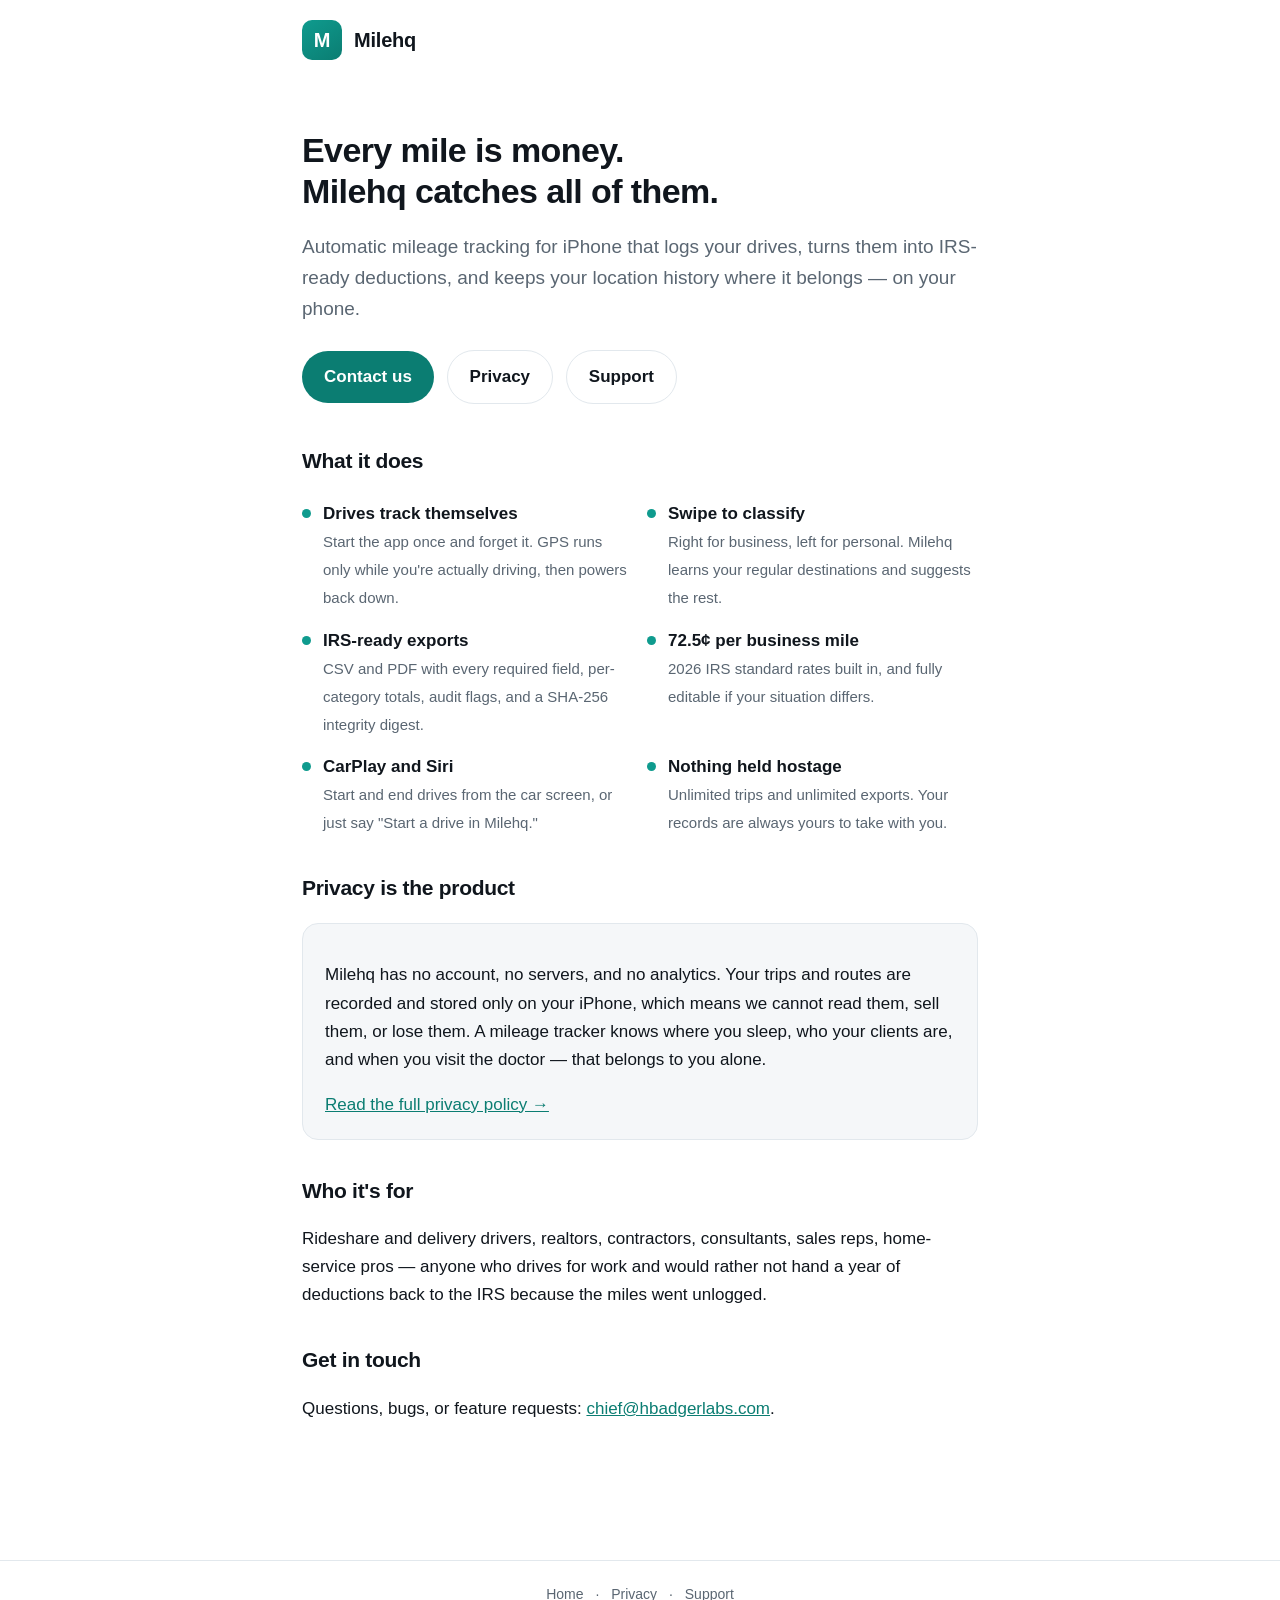
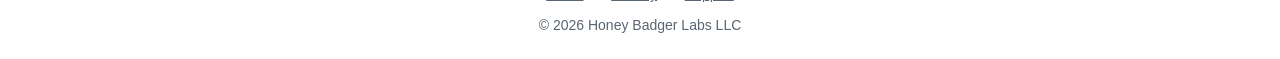
==== index.html @ 7500c36a "Milehq site: landing, privacy policy, support Public pages required for App Store submission (privac" ====
<!doctype html>
<html lang="en">
<head>
<meta charset="utf-8">
<meta name="viewport" content="width=device-width, initial-scale=1">
<title>Milehq — private automatic mileage tracking for iPhone</title>
<meta name="description" content="Milehq logs every deductible mile automatically and keeps your location history on your iPhone. IRS-ready CSV and PDF exports, free and unlimited.">
<link rel="stylesheet" href="style.css">
</head>
<body>

<header class="site">
  <div class="logo">M</div>
  <div class="brand"><a href="index.html">Milehq</a></div>
</header>

<main class="wrap">
  <h1>Every mile is money.<br>Milehq catches all of them.</h1>
  <p class="lede">Automatic mileage tracking for iPhone that logs your drives, turns them into IRS-ready deductions,
  and keeps your location history where it belongs — on your phone.</p>

  <p>
    <a class="btn" href="mailto:chief@hbadgerlabs.com">Contact us</a>
    <a class="btn secondary" href="privacy.html">Privacy</a>
    <a class="btn secondary" href="support.html">Support</a>
  </p>

  <h2>What it does</h2>
  <div class="grid two">
    <div class="feature"><div class="dot"></div><div>
      <strong>Drives track themselves</strong>
      <span>Start the app once and forget it. GPS runs only while you're actually driving, then powers back down.</span>
    </div></div>
    <div class="feature"><div class="dot"></div><div>
      <strong>Swipe to classify</strong>
      <span>Right for business, left for personal. Milehq learns your regular destinations and suggests the rest.</span>
    </div></div>
    <div class="feature"><div class="dot"></div><div>
      <strong>IRS-ready exports</strong>
      <span>CSV and PDF with every required field, per-category totals, audit flags, and a SHA-256 integrity digest.</span>
    </div></div>
    <div class="feature"><div class="dot"></div><div>
      <strong>72.5¢ per business mile</strong>
      <span>2026 IRS standard rates built in, and fully editable if your situation differs.</span>
    </div></div>
    <div class="feature"><div class="dot"></div><div>
      <strong>CarPlay and Siri</strong>
      <span>Start and end drives from the car screen, or just say "Start a drive in Milehq."</span>
    </div></div>
    <div class="feature"><div class="dot"></div><div>
      <strong>Nothing held hostage</strong>
      <span>Unlimited trips and unlimited exports. Your records are always yours to take with you.</span>
    </div></div>
  </div>

  <h2>Privacy is the product</h2>
  <div class="card">
    <p>Milehq has no account, no servers, and no analytics. Your trips and routes are recorded and stored only on your
    iPhone, which means we cannot read them, sell them, or lose them. A mileage tracker knows where you sleep, who your
    clients are, and when you visit the doctor — that belongs to you alone.</p>
    <p style="margin-bottom:0"><a href="privacy.html">Read the full privacy policy →</a></p>
  </div>

  <h2>Who it's for</h2>
  <p>Rideshare and delivery drivers, realtors, contractors, consultants, sales reps, home-service pros — anyone who
  drives for work and would rather not hand a year of deductions back to the IRS because the miles went unlogged.</p>

  <h2>Get in touch</h2>
  <p>Questions, bugs, or feature requests: <a href="mailto:chief@hbadgerlabs.com">chief@hbadgerlabs.com</a>.</p>
</main>

<footer class="site">
  <a href="index.html">Home</a> · <a href="privacy.html">Privacy</a> · <a href="support.html">Support</a>
  <div style="margin-top:8px">© 2026 Honey Badger Labs LLC</div>
</footer>

</body>
</html>
---- style.css ----
:root {
  --bg: #ffffff;
  --surface: #f5f7f9;
  --text: #10161d;
  --muted: #5a6672;
  --accent: #0f9b8e;
  --accent-dark: #0b7d72;
  --border: #e2e8ed;
  --radius: 16px;
}

@media (prefers-color-scheme: dark) {
  :root {
    --bg: #0b1117;
    --surface: #131c25;
    --text: #eef3f7;
    --muted: #9aa8b5;
    --accent: #2dd4bf;
    --accent-dark: #14b8a6;
    --border: #223040;
  }
}

* { box-sizing: border-box; }

body {
  margin: 0;
  background: var(--bg);
  color: var(--text);
  font: 17px/1.65 -apple-system, BlinkMacSystemFont, "Segoe UI", Roboto, Helvetica, Arial, sans-serif;
  -webkit-font-smoothing: antialiased;
}

.wrap { max-width: 720px; margin: 0 auto; padding: 32px 22px 72px; }

header.site {
  display: flex;
  align-items: center;
  gap: 12px;
  padding: 20px 22px;
  max-width: 720px;
  margin: 0 auto;
}

.logo {
  width: 40px; height: 40px;
  border-radius: 10px;
  background: linear-gradient(145deg, var(--accent), var(--accent-dark));
  display: grid; place-items: center;
  color: #fff; font-weight: 700; font-size: 20px;
  flex: none;
}

.brand { font-weight: 700; font-size: 20px; letter-spacing: -0.2px; }
.brand a { color: inherit; text-decoration: none; }

h1 { font-size: 34px; line-height: 1.2; letter-spacing: -0.6px; margin: 18px 0 10px; }
h2 { font-size: 21px; letter-spacing: -0.3px; margin: 34px 0 10px; }
h3 { font-size: 17px; margin: 24px 0 6px; }

p, li { color: var(--text); }
.lede { font-size: 19px; color: var(--muted); }
.muted { color: var(--muted); }
small, .small { font-size: 14px; color: var(--muted); }

a { color: var(--accent-dark); }
@media (prefers-color-scheme: dark) { a { color: var(--accent); } }

.card {
  background: var(--surface);
  border: 1px solid var(--border);
  border-radius: var(--radius);
  padding: 20px 22px;
  margin: 18px 0;
}

.grid { display: grid; gap: 14px; margin: 22px 0; }
@media (min-width: 620px) { .grid.two { grid-template-columns: 1fr 1fr; } }

.feature { display: flex; gap: 12px; align-items: flex-start; }
.feature .dot {
  width: 9px; height: 9px; border-radius: 50%;
  background: var(--accent); margin-top: 9px; flex: none;
}
.feature strong { display: block; }
.feature span { color: var(--muted); font-size: 15px; }

.btn {
  display: inline-block;
  background: var(--accent-dark);
  color: #fff !important;
  text-decoration: none;
  font-weight: 600;
  padding: 12px 22px;
  border-radius: 999px;
  margin: 6px 8px 6px 0;
}
.btn.secondary {
  background: transparent;
  color: var(--text) !important;
  border: 1px solid var(--border);
}

ul { padding-left: 20px; }
li { margin: 6px 0; }

footer.site {
  border-top: 1px solid var(--border);
  margin-top: 48px;
  padding: 22px;
  text-align: center;
  color: var(--muted);
  font-size: 14px;
}
footer.site a { color: var(--muted); margin: 0 8px; }
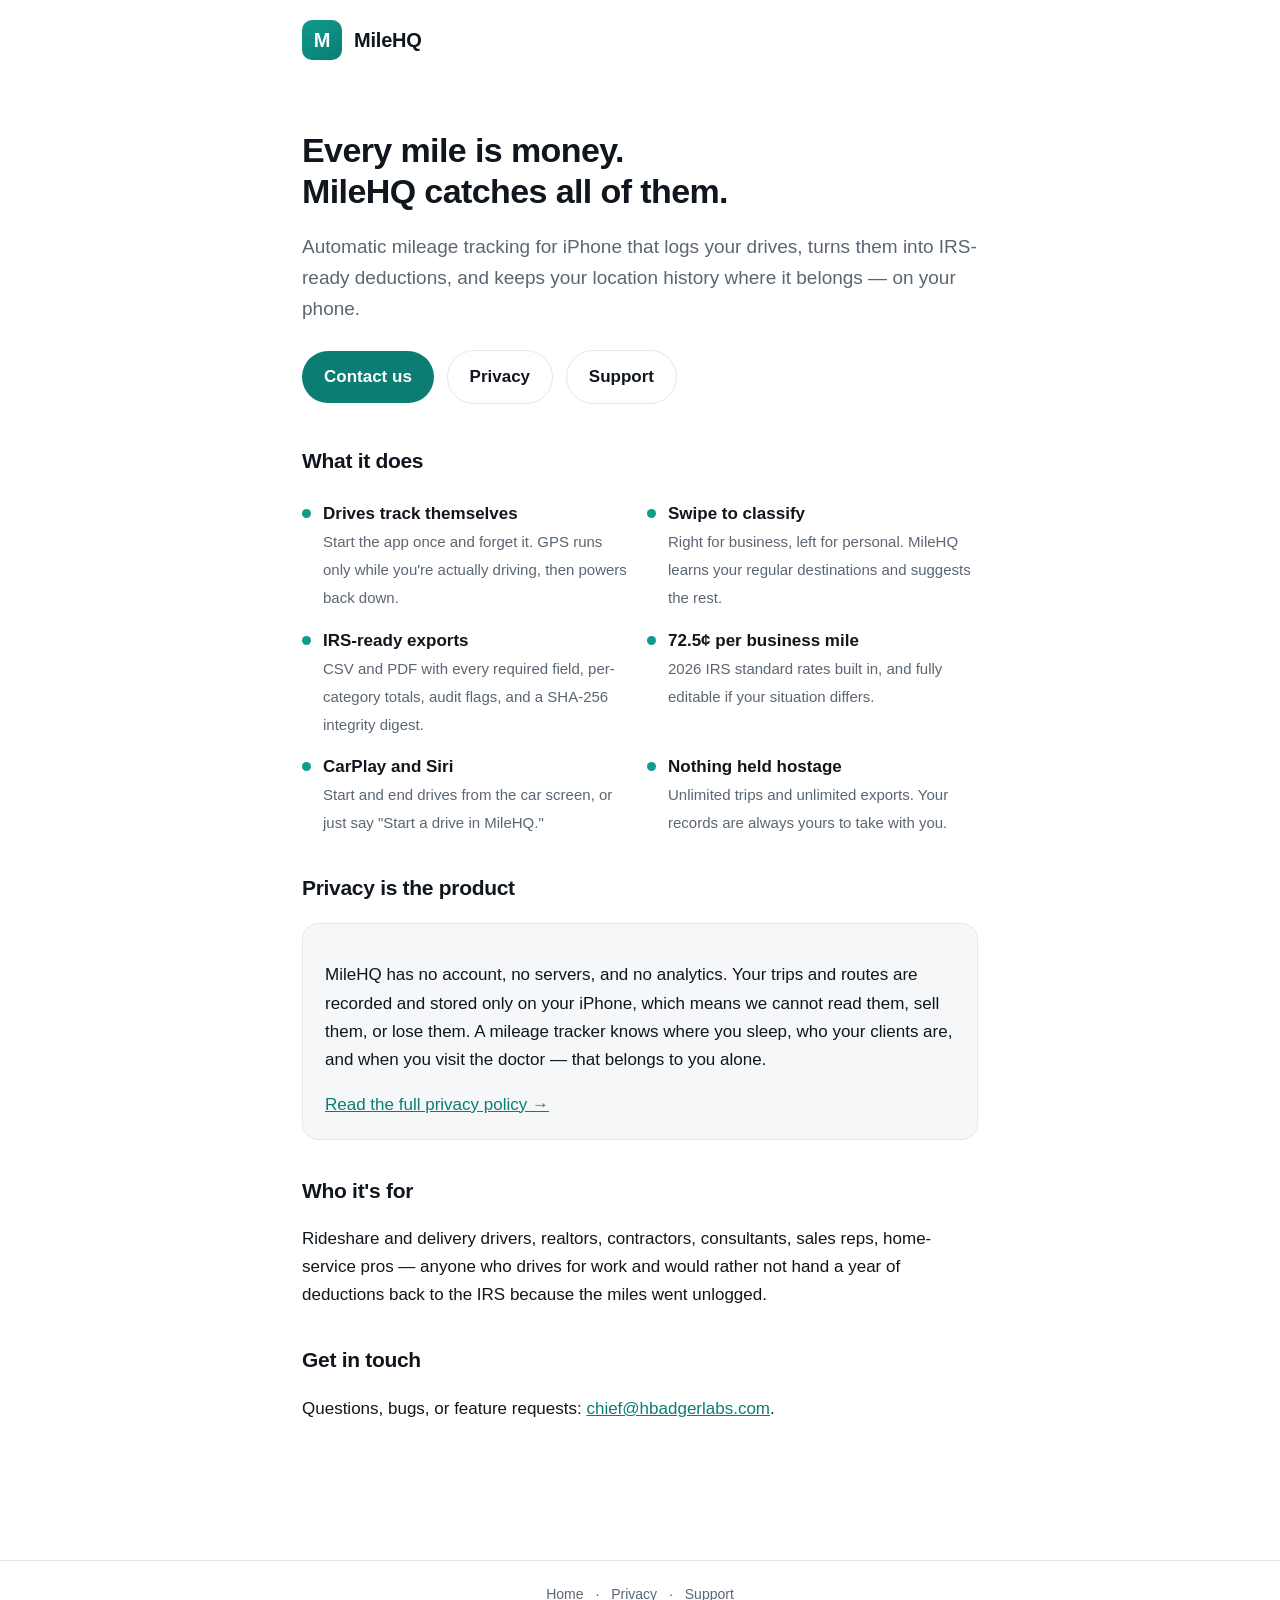
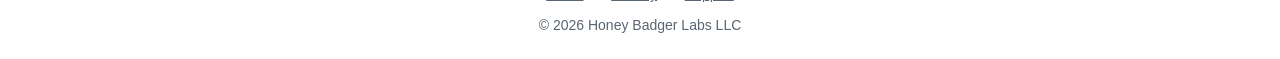
==== commit 23667bfe: "Capitalise HQ in the display name: MileHQ Co-Authored-By: Claude Opus 5 (1M context) <noreply@anthro" ====
--- a/index.html
+++ b/index.html
@@ -3,19 +3,19 @@
 <head>
 <meta charset="utf-8">
 <meta name="viewport" content="width=device-width, initial-scale=1">
-<title>Milehq — private automatic mileage tracking for iPhone</title>
-<meta name="description" content="Milehq logs every deductible mile automatically and keeps your location history on your iPhone. IRS-ready CSV and PDF exports, free and unlimited.">
+<title>MileHQ — private automatic mileage tracking for iPhone</title>
+<meta name="description" content="MileHQ logs every deductible mile automatically and keeps your location history on your iPhone. IRS-ready CSV and PDF exports, free and unlimited.">
 <link rel="stylesheet" href="style.css">
 </head>
 <body>
 
 <header class="site">
   <div class="logo">M</div>
-  <div class="brand"><a href="index.html">Milehq</a></div>
+  <div class="brand"><a href="index.html">MileHQ</a></div>
 </header>
 
 <main class="wrap">
-  <h1>Every mile is money.<br>Milehq catches all of them.</h1>
+  <h1>Every mile is money.<br>MileHQ catches all of them.</h1>
   <p class="lede">Automatic mileage tracking for iPhone that logs your drives, turns them into IRS-ready deductions,
   and keeps your location history where it belongs — on your phone.</p>
 
@@ -33,7 +33,7 @@
     </div></div>
     <div class="feature"><div class="dot"></div><div>
       <strong>Swipe to classify</strong>
-      <span>Right for business, left for personal. Milehq learns your regular destinations and suggests the rest.</span>
+      <span>Right for business, left for personal. MileHQ learns your regular destinations and suggests the rest.</span>
     </div></div>
     <div class="feature"><div class="dot"></div><div>
       <strong>IRS-ready exports</strong>
@@ -45,7 +45,7 @@
     </div></div>
     <div class="feature"><div class="dot"></div><div>
       <strong>CarPlay and Siri</strong>
-      <span>Start and end drives from the car screen, or just say "Start a drive in Milehq."</span>
+      <span>Start and end drives from the car screen, or just say "Start a drive in MileHQ."</span>
     </div></div>
     <div class="feature"><div class="dot"></div><div>
       <strong>Nothing held hostage</strong>
@@ -55,7 +55,7 @@
 
   <h2>Privacy is the product</h2>
   <div class="card">
-    <p>Milehq has no account, no servers, and no analytics. Your trips and routes are recorded and stored only on your
+    <p>MileHQ has no account, no servers, and no analytics. Your trips and routes are recorded and stored only on your
     iPhone, which means we cannot read them, sell them, or lose them. A mileage tracker knows where you sleep, who your
     clients are, and when you visit the doctor — that belongs to you alone.</p>
     <p style="margin-bottom:0"><a href="privacy.html">Read the full privacy policy →</a></p>
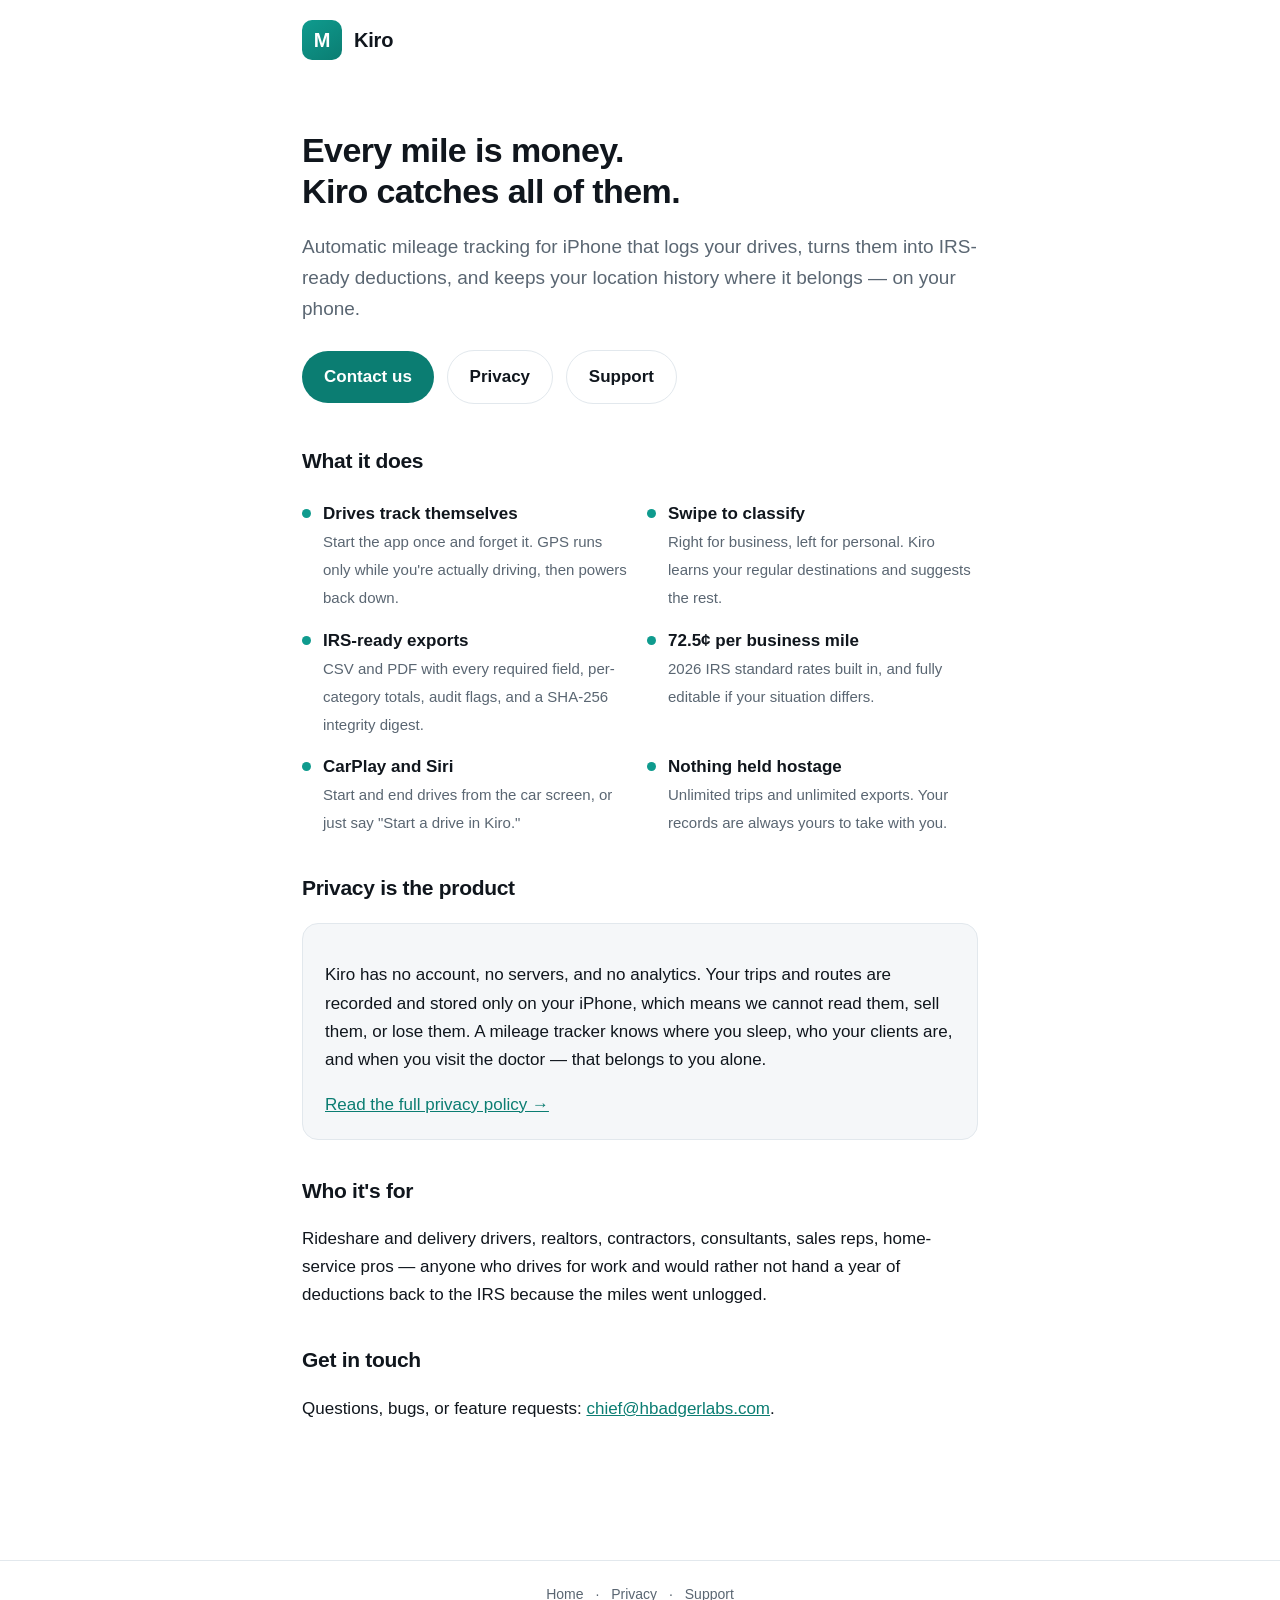
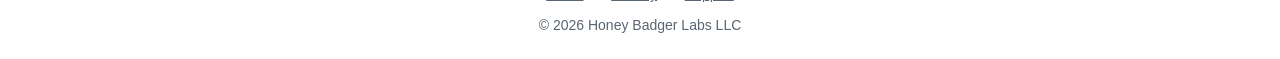
==== commit 2ab56321: "Rebrand site to Kiro Co-Authored-By: Claude Opus 5 (1M context) <noreply@anthropic.com> Claude-Sessi" ====
--- a/index.html
+++ b/index.html
@@ -3,19 +3,19 @@
 <head>
 <meta charset="utf-8">
 <meta name="viewport" content="width=device-width, initial-scale=1">
-<title>MileHQ — private automatic mileage tracking for iPhone</title>
-<meta name="description" content="MileHQ logs every deductible mile automatically and keeps your location history on your iPhone. IRS-ready CSV and PDF exports, free and unlimited.">
+<title>Kiro — private automatic mileage tracking for iPhone</title>
+<meta name="description" content="Kiro logs every deductible mile automatically and keeps your location history on your iPhone. IRS-ready CSV and PDF exports, free and unlimited.">
 <link rel="stylesheet" href="style.css">
 </head>
 <body>
 
 <header class="site">
   <div class="logo">M</div>
-  <div class="brand"><a href="index.html">MileHQ</a></div>
+  <div class="brand"><a href="index.html">Kiro</a></div>
 </header>
 
 <main class="wrap">
-  <h1>Every mile is money.<br>MileHQ catches all of them.</h1>
+  <h1>Every mile is money.<br>Kiro catches all of them.</h1>
   <p class="lede">Automatic mileage tracking for iPhone that logs your drives, turns them into IRS-ready deductions,
   and keeps your location history where it belongs — on your phone.</p>
 
@@ -33,7 +33,7 @@
     </div></div>
     <div class="feature"><div class="dot"></div><div>
       <strong>Swipe to classify</strong>
-      <span>Right for business, left for personal. MileHQ learns your regular destinations and suggests the rest.</span>
+      <span>Right for business, left for personal. Kiro learns your regular destinations and suggests the rest.</span>
     </div></div>
     <div class="feature"><div class="dot"></div><div>
       <strong>IRS-ready exports</strong>
@@ -45,7 +45,7 @@
     </div></div>
     <div class="feature"><div class="dot"></div><div>
       <strong>CarPlay and Siri</strong>
-      <span>Start and end drives from the car screen, or just say "Start a drive in MileHQ."</span>
+      <span>Start and end drives from the car screen, or just say "Start a drive in Kiro."</span>
     </div></div>
     <div class="feature"><div class="dot"></div><div>
       <strong>Nothing held hostage</strong>
@@ -55,7 +55,7 @@
 
   <h2>Privacy is the product</h2>
   <div class="card">
-    <p>MileHQ has no account, no servers, and no analytics. Your trips and routes are recorded and stored only on your
+    <p>Kiro has no account, no servers, and no analytics. Your trips and routes are recorded and stored only on your
     iPhone, which means we cannot read them, sell them, or lose them. A mileage tracker knows where you sleep, who your
     clients are, and when you visit the doctor — that belongs to you alone.</p>
     <p style="margin-bottom:0"><a href="privacy.html">Read the full privacy policy →</a></p>
